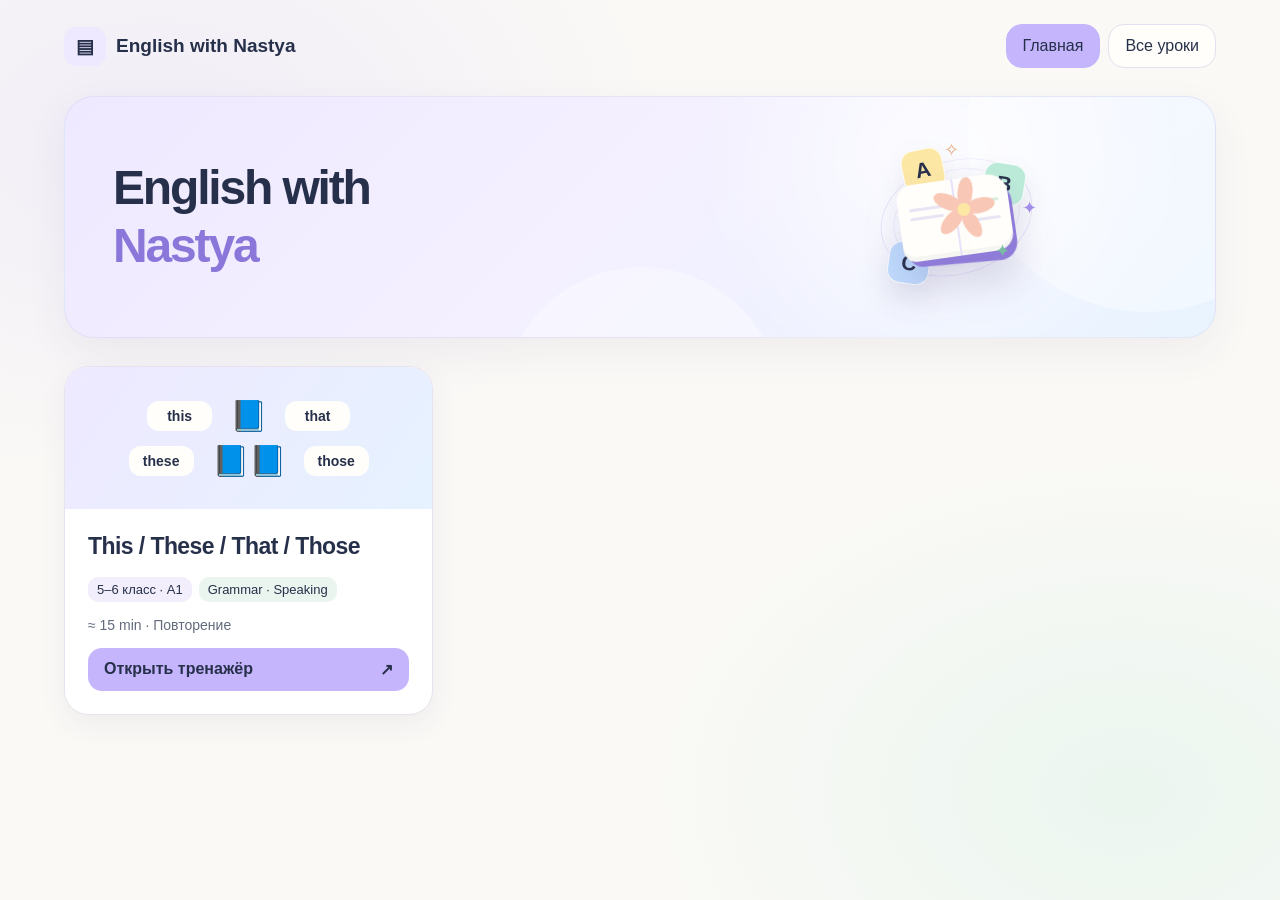
==== index.html @ 1a3cf525 "Refresh the English site favicon" ====
<!doctype html>
<html lang="en">
<head>
  <meta charset="utf-8">
  <meta name="viewport" content="width=device-width, initial-scale=1">
<link rel="icon" type="image/png" sizes="256x256" href="./favicon.png?v=3">
<meta name="theme-color" content="#faf9f6">
  <title>English with Nastya</title>
  <style>
    :root {
      color-scheme: light;
      --paper: #faf9f6;
      --ink: #27304a;
      --lavender: #c4b5fd;
      --lavender-deep: #8b76da;
      --blue: #bfdbfe;
      --mint: #bcebd9;
      --peach: #f8c7b5;
      --yellow: #fce7a5;
      --white: #fffefa;
    }

    * { box-sizing: border-box; }

    html, body { min-height: 100%; }

    body {
      margin: 0;
      overflow-x: hidden;
      background:
        radial-gradient(ellipse at 12% 15%, rgba(196, 181, 253, .18), transparent 32rem),
        radial-gradient(ellipse at 88% 88%, rgba(167, 232, 208, .18), transparent 30rem),
        var(--paper);
      color: var(--ink);
      font-family: "Nunito", "Avenir Next", Avenir, "Segoe UI", sans-serif;
    }

    .page {
      min-height: 100svh;
      display: grid;
      place-items: center;
      padding: clamp(20px, 5vw, 72px);
    }

    .hero {
      isolation: isolate;
      position: relative;
      display: grid;
      grid-template-columns: 1.05fr .95fr;
      align-items: center;
      width: min(100%, 1180px);
      min-height: min(690px, calc(100svh - 80px));
      padding: clamp(34px, 7vw, 88px);
      overflow: hidden;
      border: 1px solid rgba(92, 76, 151, .08);
      border-radius: clamp(30px, 5vw, 54px);
      background:
        radial-gradient(circle at 76% 25%, rgba(255,255,255,.82), transparent 27%),
        linear-gradient(135deg, #eee9ff 0%, #f4f0ff 47%, #e9f4ff 100%);
      box-shadow: 0 28px 80px rgba(72, 61, 117, .11);
    }

    .hero::before,
    .hero::after {
      content: "";
      position: absolute;
      z-index: -1;
      border-radius: 50%;
      pointer-events: none;
    }

    .hero::before {
      width: 360px;
      height: 360px;
      right: -112px;
      top: -145px;
      background: rgba(255, 255, 255, .36);
    }

    .hero::after {
      width: 280px;
      height: 280px;
      left: 38%;
      bottom: -210px;
      background: rgba(255, 255, 255, .32);
    }

    .title-wrap {
      position: relative;
      z-index: 2;
      max-width: 620px;
      animation: rise-in .8s cubic-bezier(.2,.8,.2,1) both;
    }

    .mark {
      display: grid;
      place-items: center;
      width: 62px;
      height: 62px;
      margin-bottom: clamp(26px, 4vw, 42px);
      border: 1px solid rgba(139, 118, 218, .16);
      border-radius: 21px;
      background: rgba(255, 254, 250, .76);
      box-shadow: 0 10px 24px rgba(91, 77, 143, .1);
    }

    .mark svg { width: 35px; height: 35px; }

    h1 {
      margin: 0;
      font-size: clamp(3.5rem, 8.2vw, 7.6rem);
      font-weight: 800;
      letter-spacing: -.075em;
      line-height: .91;
    }

    h1 span { display: block; }
    h1 .first { white-space: nowrap; }
    h1 .name {
      margin-top: .13em;
      color: var(--lavender-deep);
    }

    .art {
      position: relative;
      width: min(100%, 440px);
      aspect-ratio: 1 / 1;
      justify-self: center;
      animation: float-in 1s .12s cubic-bezier(.2,.8,.2,1) both;
    }

    .orbit {
      position: absolute;
      inset: 7%;
      border: 1px solid rgba(139, 118, 218, .18);
      border-radius: 50%;
      transform: rotate(-18deg) scaleY(.73);
    }

    .orbit::before,
    .orbit::after {
      content: "";
      position: absolute;
      border: 1px solid rgba(139, 118, 218, .12);
      border-radius: 50%;
      inset: 8%;
    }

    .orbit::after { inset: 17%; }

    .book {
      position: absolute;
      width: 63%;
      height: 47%;
      left: 19%;
      top: 29%;
      transform: rotate(-8deg);
      filter: drop-shadow(0 24px 18px rgba(81, 68, 124, .17));
    }

    .book-back {
      position: absolute;
      inset: 7% 0 0 4%;
      border-radius: 15px 20px 19px 13px;
      background: #8f7bd8;
      transform: skewY(3deg);
    }

    .book-pages {
      position: absolute;
      inset: 0 2% 9% 0;
      display: grid;
      grid-template-columns: 1fr 1fr;
      overflow: hidden;
      border-radius: 16px 20px 17px 13px;
      background: var(--white);
      box-shadow: inset 0 -5px 0 rgba(39, 48, 74, .045);
    }

    .book-pages::before {
      content: "";
      position: absolute;
      left: 50%;
      top: 0;
      bottom: 0;
      width: 2px;
      background: #e8e1fa;
      box-shadow: -5px 0 9px rgba(39, 48, 74, .04), 5px 0 9px rgba(39, 48, 74, .04);
    }

    .page-half { position: relative; padding: 14% 12%; }
    .page-half::before,
    .page-half::after {
      content: "";
      position: absolute;
      left: 19%;
      right: 19%;
      height: 3px;
      border-radius: 4px;
      background: #e9e4f4;
    }
    .page-half::before { top: 31%; }
    .page-half::after { top: 43%; }
    .page-half.right::before { background: #d6eddf; }
    .page-half.right::after { top: 55%; }

    .flower {
      position: absolute;
      width: 68px;
      height: 68px;
      right: 11%;
      bottom: 16%;
      transform: rotate(12deg);
    }

    .flower i {
      position: absolute;
      left: 27px;
      top: 2px;
      width: 15px;
      height: 29px;
      border-radius: 50% 50% 45% 45%;
      background: var(--peach);
      transform-origin: 7px 32px;
    }
    .flower i:nth-child(2) { transform: rotate(72deg); }
    .flower i:nth-child(3) { transform: rotate(144deg); }
    .flower i:nth-child(4) { transform: rotate(216deg); }
    .flower i:nth-child(5) { transform: rotate(288deg); }
    .flower b {
      position: absolute;
      left: 28px;
      top: 28px;
      width: 13px;
      height: 13px;
      border-radius: 50%;
      background: var(--yellow);
    }

    .tile {
      position: absolute;
      display: grid;
      place-items: center;
      width: clamp(54px, 8vw, 82px);
      aspect-ratio: 1;
      border: 1px solid rgba(255,255,255,.85);
      border-radius: 23px;
      color: var(--ink);
      font-size: clamp(1.5rem, 3vw, 2.35rem);
      font-weight: 800;
      box-shadow: 0 14px 30px rgba(74, 66, 116, .12);
    }

    .tile-a {
      top: 12%;
      left: 20%;
      background: var(--yellow);
      transform: rotate(-12deg);
    }
    .tile-b {
      top: 20%;
      right: 12%;
      background: var(--mint);
      transform: rotate(9deg);
    }
    .tile-c {
      bottom: 13%;
      left: 12%;
      background: var(--blue);
      transform: rotate(8deg);
    }

    .spark {
      position: absolute;
      color: #a28de8;
      font-size: 28px;
      line-height: 1;
    }
    .spark.one { top: 40%; right: 5%; }
    .spark.two { left: 43%; top: 8%; font-size: 19px; color: #e4aa83; }
    .spark.three { bottom: 26%; right: 20%; font-size: 18px; color: #79bca1; }

    @keyframes rise-in {
      from { opacity: 0; transform: translateY(18px); }
      to { opacity: 1; transform: translateY(0); }
    }
    @keyframes float-in {
      from { opacity: 0; transform: translateY(12px) scale(.97); }
      to { opacity: 1; transform: translateY(0) scale(1); }
    }

    @media (max-width: 760px) {
      .page { padding: 18px; }
      .hero {
        min-height: calc(100svh - 36px);
        grid-template-columns: 1fr;
        grid-template-rows: auto minmax(230px, 1fr);
        align-content: center;
        gap: 12px;
        padding: clamp(28px, 8vw, 52px);
      }
      .mark { width: 54px; height: 54px; border-radius: 18px; margin-bottom: 25px; }
      h1 { font-size: clamp(3.3rem, 15vw, 6.4rem); }
      .art { width: min(82vw, 360px); }
    }

    @media (max-width: 390px) {
      h1 { font-size: clamp(2.85rem, 14.5vw, 3.6rem); }
      .hero { padding: 25px; }
      .art { width: min(85vw, 300px); }
    }

    @media (prefers-reduced-motion: reduce) {
      *, *::before, *::after {
        animation-duration: .01ms !important;
        animation-iteration-count: 1 !important;
        scroll-behavior: auto !important;
      }
    }
  
    .page {display:flex;flex-direction:column;align-items:center;gap:28px;padding:24px clamp(18px,5vw,64px) 50px}
    .site-header{width:min(100%,1180px);display:flex;align-items:center;justify-content:space-between;gap:18px;flex-wrap:wrap}
    .brand{display:flex;align-items:center;gap:10px;font-weight:800;color:var(--ink);text-decoration:none;font-size:19px}
    .brand-mark{background:#eee9ff;border-radius:12px;padding:8px 12px}
    .site-nav{display:flex;gap:8px;flex-wrap:wrap}
    .site-nav a{display:inline-flex;align-items:center;justify-content:center;min-height:44px;padding:10px 16px;border-radius:16px;border:1px solid #e5dff1;background:#fffefa;color:var(--ink);font:inherit;text-decoration:none;cursor:pointer}
    .site-nav a[aria-current=page]{background:#c4b5fd;border-color:#c4b5fd}
    .hero{min-height:0;padding:30px 48px;grid-template-columns:1.2fr .8fr;border-radius:30px;box-shadow:0 15px 40px #483d7510}
    .hero h1{font-size:clamp(32px,4vw,48px);line-height:1.08;letter-spacing:-.045em}
    .hero .mark{display:none}.hero .art{width:180px}.hero .tile{width:42px;font-size:21px;border-radius:13px}.hero .spark{font-size:18px}
    .catalog{width:min(100%,1180px);scroll-margin-top:20px}
    .lesson-grid{display:grid;grid-template-columns:repeat(3,minmax(0,1fr));gap:22px}
    .lesson-card{position:relative;overflow:hidden;background:#fff;border:1px solid #e8e2ef;border-radius:24px;box-shadow:0 10px 28px #483d7510;transition:transform .18s,box-shadow .18s}
    .lesson-card:hover{transform:translateY(-3px);box-shadow:0 16px 32px #483d7518}
    .lesson-cover{height:142px;display:grid;place-content:center;gap:10px;padding:20px;background:linear-gradient(125deg,#eee9ff,#e6f2ff);color:var(--ink);text-decoration:none}
    .cover-row{display:flex;justify-content:center;align-items:center;gap:18px;font-size:30px}.cover-row span{font-size:14px;font-weight:800;background:#fffefa;padding:7px 10px;border-radius:12px;min-width:65px;text-align:center}
    .lesson-info{padding:23px}.lesson-info h2{font-size:23px;line-height:1.3;margin:0 0 15px;letter-spacing:-.025em}.lesson-meta{display:flex;gap:7px;flex-wrap:wrap;font-size:13px}
    .lesson-meta span{padding:5px 9px;border-radius:10px;background:#f2eefb}.lesson-meta span:nth-child(2){background:#eaf5ef}
    .lesson-time{font-size:14px;color:#626a7c;margin:15px 0}.open-lesson{display:flex;justify-content:space-between;align-items:center;background:#c4b5fd;color:#27304a;border-radius:14px;padding:12px 16px;font-weight:700;text-decoration:none}
    a:focus-visible,button:focus-visible,input:focus-visible{outline:3px solid #7055a6;outline-offset:3px}
    @media(max-width:900px){.lesson-grid{grid-template-columns:repeat(2,minmax(0,1fr))}}
    @media(max-width:600px){.page{gap:20px}.hero{padding:26px;grid-template-columns:1fr auto;grid-template-rows:auto;gap:10px}.hero .art{width:105px}.hero .tile{width:28px;border-radius:8px;font-size:15px}.hero .flower{display:none}.hero h1{font-size:32px}.lesson-grid{grid-template-columns:1fr}.site-nav{width:100%}.site-nav a{flex:1;padding:9px 10px;font-size:14px}}
    @media(max-width:370px){.hero{grid-template-columns:1fr}.hero .art{display:none}}
</style>
</head>
<body>
  <main class="page">
    <header class="site-header">
      <a class="brand" href="./"><span class="brand-mark" aria-hidden="true">▤</span>English with Nastya</a>
      <nav class="site-nav" aria-label="Навигация">
        <a href="./" data-view="home" aria-current="page">Главная</a>
        <a href="#lessons" data-view="all">Все уроки</a>
      </nav>
    </header>
    <section class="hero" aria-labelledby="site-title">
      <div class="title-wrap">
        <div class="mark" aria-hidden="true">
          <svg viewBox="0 0 48 48" fill="none">
            <path d="M7 11.5c6.8-2.1 12.5-.8 17 3.2v26c-4.5-4-10.2-5.3-17-3.2v-26Z" fill="#C4B5FD" stroke="#8B76DA" stroke-width="2.2" stroke-linejoin="round"/>
            <path d="M41 11.5c-6.8-2.1-12.5-.8-17 3.2v26c4.5-4 10.2-5.3 17-3.2v-26Z" fill="#BFDBFE" stroke="#8B76DA" stroke-width="2.2" stroke-linejoin="round"/>
            <path d="M12 19c3.2-.6 6.1-.2 8.5 1.2M12 25c3.2-.6 6.1-.2 8.5 1.2M36 19c-3.2-.6-6.1-.2-8.5 1.2M36 25c-3.2-.6-6.1-.2-8.5 1.2" stroke="#fffefa" stroke-width="2" stroke-linecap="round"/>
          </svg>
        </div>
        <h1 id="site-title">
          <span class="first">English with</span>
          <span class="name">Nastya</span>
        </h1>
      </div>

      <div class="art" aria-hidden="true">
        <div class="orbit"></div>
        <div class="tile tile-a">A</div>
        <div class="tile tile-b">B</div>
        <div class="tile tile-c">C</div>
        <div class="book">
          <div class="book-back"></div>
          <div class="book-pages">
            <div class="page-half"></div>
            <div class="page-half right"></div>
            <div class="flower"><i></i><i></i><i></i><i></i><i></i><b></b></div>
          </div>
        </div>
        <span class="spark one">✦</span>
        <span class="spark two">✧</span>
        <span class="spark three">✦</span>
      </div>
    </section>

    <section class="catalog" id="lessons" aria-label="Каталог уроков">
      <div class="lesson-grid">
        <article class="lesson-card" id="demonstratives-card">
          <a class="lesson-cover" href="./lessons/this-these-that-those/index.html" aria-label="Открыть урок This, these, that, those">
            <div class="cover-row" aria-hidden="true"><span>this</span>📘<span>that</span></div>
            <div class="cover-row" aria-hidden="true"><span>these</span>📘📘<span>those</span></div>
          </a>
          <div class="lesson-info">
            <h2><a href="./lessons/this-these-that-those/index.html" style="color:inherit;text-decoration:none">This / These / That / Those</a></h2>
            <div class="lesson-meta"><span>5–6 класс · A1</span><span>Grammar · Speaking</span></div>
            <p class="lesson-time">≈ 15 min · Повторение</p>
            <a class="open-lesson" href="./lessons/this-these-that-those/index.html"><span>Открыть тренажёр</span><span aria-hidden="true">↗</span></a>
          </div>
        </article>
      </div>
    </section>
  </main>

<script>
(() => {
  const links = document.querySelectorAll('[data-view]');
  function updateNavigation() {
    const view = location.hash === '#lessons' ? 'all' : 'home';
    links.forEach(link => {
      if (link.dataset.view === view) link.setAttribute('aria-current', 'page');
      else link.removeAttribute('aria-current');
    });
  }
  window.addEventListener('hashchange', updateNavigation);
  updateNavigation();
})();
</script>
</body>
</html>
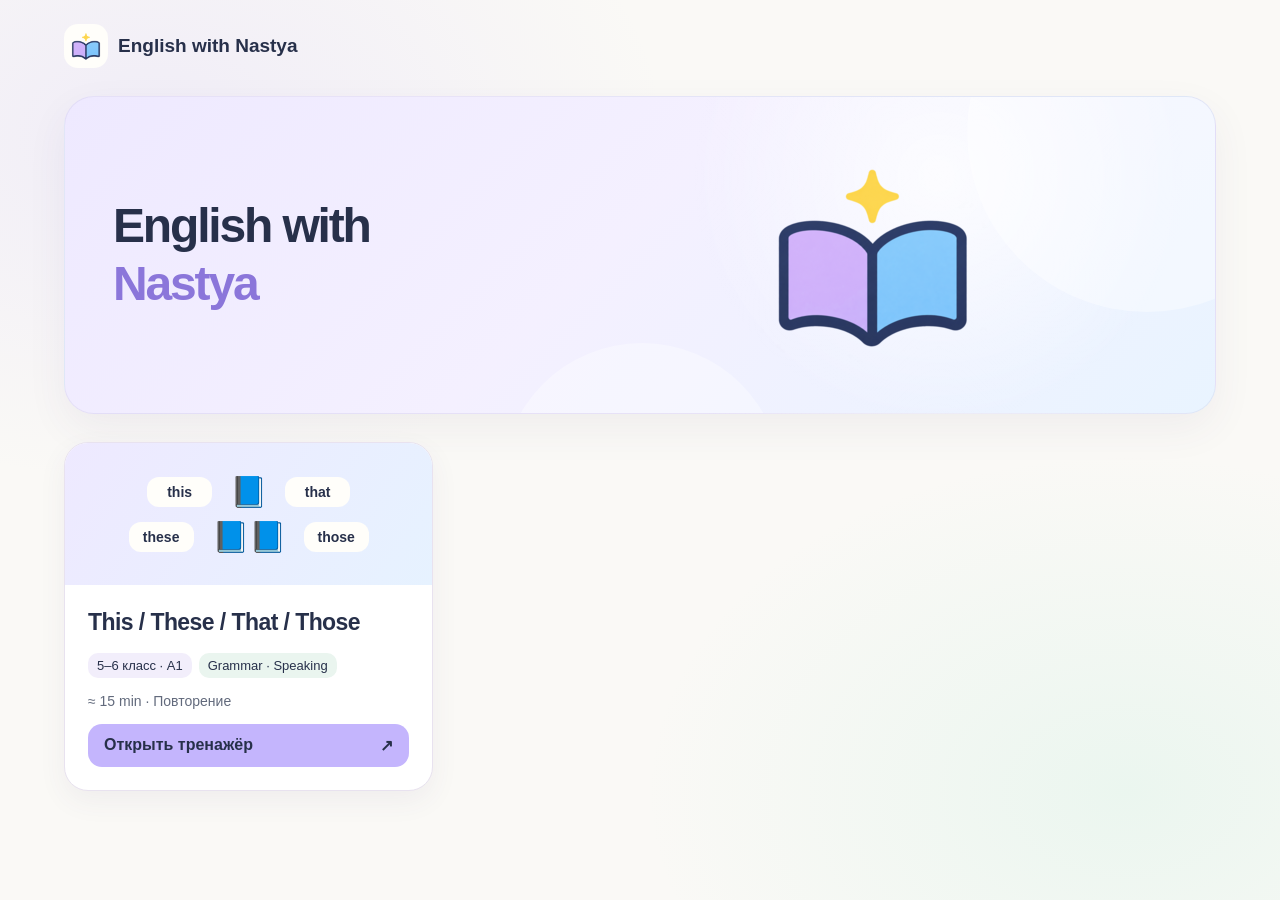
==== commit 2138cd74: "Use the same book icon and unify the lesson home" ====
--- a/index.html
+++ b/index.html
@@ -321,12 +321,12 @@
     .page {display:flex;flex-direction:column;align-items:center;gap:28px;padding:24px clamp(18px,5vw,64px) 50px}
     .site-header{width:min(100%,1180px);display:flex;align-items:center;justify-content:space-between;gap:18px;flex-wrap:wrap}
     .brand{display:flex;align-items:center;gap:10px;font-weight:800;color:var(--ink);text-decoration:none;font-size:19px}
-    .brand-mark{background:#eee9ff;border-radius:12px;padding:8px 12px}
+    .brand-icon{width:44px;height:44px;object-fit:contain;background:#fffefa;border-radius:14px;padding:3px;flex:none}
     .site-nav{display:flex;gap:8px;flex-wrap:wrap}
     .site-nav a{display:inline-flex;align-items:center;justify-content:center;min-height:44px;padding:10px 16px;border-radius:16px;border:1px solid #e5dff1;background:#fffefa;color:var(--ink);font:inherit;text-decoration:none;cursor:pointer}
     .site-nav a[aria-current=page]{background:#c4b5fd;border-color:#c4b5fd}
     .hero{min-height:0;padding:30px 48px;grid-template-columns:1.2fr .8fr;border-radius:30px;box-shadow:0 15px 40px #483d7510}
-    .hero h1{font-size:clamp(32px,4vw,48px);line-height:1.08;letter-spacing:-.045em}
+    .hero h1{font-size:clamp(32px,4vw,48px);line-height:1.08;letter-spacing:-.045em}\n    .hero-icon{width:min(100%,300px);aspect-ratio:1;object-fit:contain;justify-self:center;filter:drop-shadow(0 12px 18px rgba(39,48,74,.14))}
     .hero .mark{display:none}.hero .art{width:180px}.hero .tile{width:42px;font-size:21px;border-radius:13px}.hero .spark{font-size:18px}
     .catalog{width:min(100%,1180px);scroll-margin-top:20px}
     .lesson-grid{display:grid;grid-template-columns:repeat(3,minmax(0,1fr));gap:22px}
@@ -339,51 +339,24 @@
     .lesson-time{font-size:14px;color:#626a7c;margin:15px 0}.open-lesson{display:flex;justify-content:space-between;align-items:center;background:#c4b5fd;color:#27304a;border-radius:14px;padding:12px 16px;font-weight:700;text-decoration:none}
     a:focus-visible,button:focus-visible,input:focus-visible{outline:3px solid #7055a6;outline-offset:3px}
     @media(max-width:900px){.lesson-grid{grid-template-columns:repeat(2,minmax(0,1fr))}}
-    @media(max-width:600px){.page{gap:20px}.hero{padding:26px;grid-template-columns:1fr auto;grid-template-rows:auto;gap:10px}.hero .art{width:105px}.hero .tile{width:28px;border-radius:8px;font-size:15px}.hero .flower{display:none}.hero h1{font-size:32px}.lesson-grid{grid-template-columns:1fr}.site-nav{width:100%}.site-nav a{flex:1;padding:9px 10px;font-size:14px}}
-    @media(max-width:370px){.hero{grid-template-columns:1fr}.hero .art{display:none}}
+    @media(max-width:600px){.page{gap:20px}.hero{padding:26px;grid-template-columns:1fr auto;grid-template-rows:auto;gap:10px}.hero-icon{width:105px}.hero h1{font-size:32px}.lesson-grid{grid-template-columns:1fr}}
+    @media(max-width:370px){.hero{grid-template-columns:1fr}.hero-icon{width:150px}}
 </style>
 </head>
 <body>
   <main class="page">
     <header class="site-header">
-      <a class="brand" href="./"><span class="brand-mark" aria-hidden="true">▤</span>English with Nastya</a>
-      <nav class="site-nav" aria-label="Навигация">
-        <a href="./" data-view="home" aria-current="page">Главная</a>
-        <a href="#lessons" data-view="all">Все уроки</a>
-      </nav>
+      <a class="brand" href="./"><img class="brand-icon" src="./favicon.png?v=3" alt="">English with Nastya</a>
     </header>
     <section class="hero" aria-labelledby="site-title">
       <div class="title-wrap">
-        <div class="mark" aria-hidden="true">
-          <svg viewBox="0 0 48 48" fill="none">
-            <path d="M7 11.5c6.8-2.1 12.5-.8 17 3.2v26c-4.5-4-10.2-5.3-17-3.2v-26Z" fill="#C4B5FD" stroke="#8B76DA" stroke-width="2.2" stroke-linejoin="round"/>
-            <path d="M41 11.5c-6.8-2.1-12.5-.8-17 3.2v26c4.5-4 10.2-5.3 17-3.2v-26Z" fill="#BFDBFE" stroke="#8B76DA" stroke-width="2.2" stroke-linejoin="round"/>
-            <path d="M12 19c3.2-.6 6.1-.2 8.5 1.2M12 25c3.2-.6 6.1-.2 8.5 1.2M36 19c-3.2-.6-6.1-.2-8.5 1.2M36 25c-3.2-.6-6.1-.2-8.5 1.2" stroke="#fffefa" stroke-width="2" stroke-linecap="round"/>
-          </svg>
-        </div>
         <h1 id="site-title">
           <span class="first">English with</span>
           <span class="name">Nastya</span>
         </h1>
       </div>
 
-      <div class="art" aria-hidden="true">
-        <div class="orbit"></div>
-        <div class="tile tile-a">A</div>
-        <div class="tile tile-b">B</div>
-        <div class="tile tile-c">C</div>
-        <div class="book">
-          <div class="book-back"></div>
-          <div class="book-pages">
-            <div class="page-half"></div>
-            <div class="page-half right"></div>
-            <div class="flower"><i></i><i></i><i></i><i></i><i></i><b></b></div>
-          </div>
-        </div>
-        <span class="spark one">✦</span>
-        <span class="spark two">✧</span>
-        <span class="spark three">✦</span>
-      </div>
+      <img class="hero-icon" src="./favicon.png?v=3" alt="Раскрытая книга со звездой">
     </section>
 
     <section class="catalog" id="lessons" aria-label="Каталог уроков">
@@ -404,19 +377,5 @@
     </section>
   </main>
 
-<script>
-(() => {
-  const links = document.querySelectorAll('[data-view]');
-  function updateNavigation() {
-    const view = location.hash === '#lessons' ? 'all' : 'home';
-    links.forEach(link => {
-      if (link.dataset.view === view) link.setAttribute('aria-current', 'page');
-      else link.removeAttribute('aria-current');
-    });
-  }
-  window.addEventListener('hashchange', updateNavigation);
-  updateNavigation();
-})();
-</script>
 </body>
 </html>
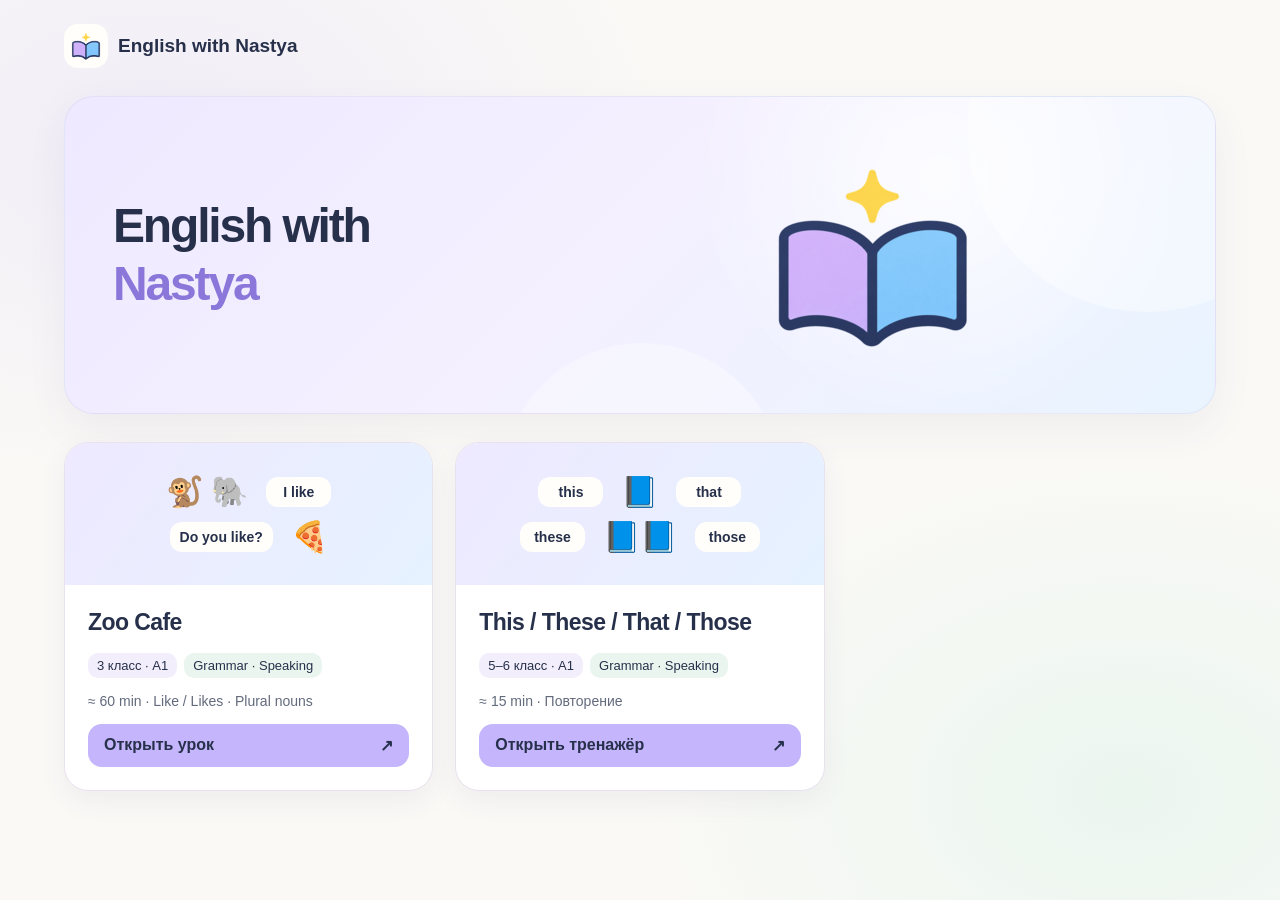
==== commit 7f44afbe: "Add Zoo Cafe lesson and matching home page card" ====
--- a/index.html
+++ b/index.html
@@ -361,6 +361,18 @@
 
     <section class="catalog" id="lessons" aria-label="Каталог уроков">
       <div class="lesson-grid">
+        <article class="lesson-card" id="zoo-cafe-card">
+          <a class="lesson-cover" href="./lessons/zoo-cafe/index.html" aria-label="Открыть урок Zoo Cafe">
+            <div class="cover-row" aria-hidden="true">🐒 🐘 <span>I like</span></div>
+            <div class="cover-row" aria-hidden="true"><span>Do you like?</span>🍕</div>
+          </a>
+          <div class="lesson-info">
+            <h2><a href="./lessons/zoo-cafe/index.html" style="color:inherit;text-decoration:none">Zoo Cafe</a></h2>
+            <div class="lesson-meta"><span>3 класс · A1</span><span>Grammar · Speaking</span></div>
+            <p class="lesson-time">≈ 60 min · Like / Likes · Plural nouns</p>
+            <a class="open-lesson" href="./lessons/zoo-cafe/index.html"><span>Открыть урок</span><span aria-hidden="true">↗</span></a>
+          </div>
+        </article>
         <article class="lesson-card" id="demonstratives-card">
           <a class="lesson-cover" href="./lessons/this-these-that-those/index.html" aria-label="Открыть урок This, these, that, those">
             <div class="cover-row" aria-hidden="true"><span>this</span>📘<span>that</span></div>
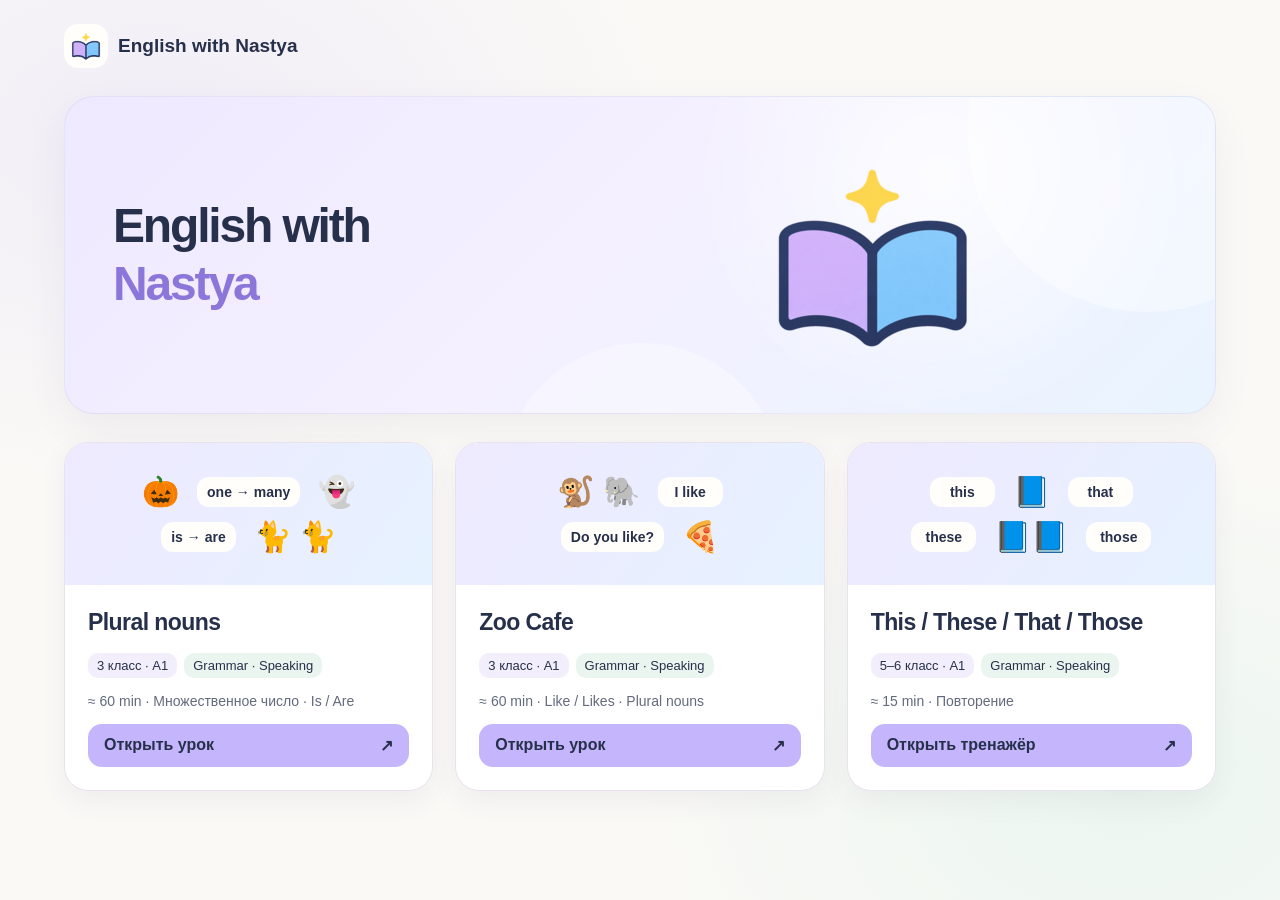
==== commit 05e76973: "Add Plural nouns lesson card to homepage" ====
--- a/index.html
+++ b/index.html
@@ -361,6 +361,19 @@
 
     <section class="catalog" id="lessons" aria-label="Каталог уроков">
       <div class="lesson-grid">
+        <article class="lesson-card" id="plural-nouns-card">
+          <a class="lesson-cover" href="./lessons/plural-nouns/index.html" aria-label="Открыть урок Plural nouns">
+            <div class="cover-row" aria-hidden="true">🎃 <span>one → many</span> 👻</div>
+            <div class="cover-row" aria-hidden="true"><span>is → are</span> 🐈 🐈</div>
+          </a>
+          <div class="lesson-info">
+            <h2><a href="./lessons/plural-nouns/index.html" style="color:inherit;text-decoration:none">Plural nouns</a></h2>
+            <div class="lesson-meta"><span>3 класс · A1</span><span>Grammar · Speaking</span></div>
+            <p class="lesson-time">≈ 60 min · Множественное число · Is / Are</p>
+            <a class="open-lesson" href="./lessons/plural-nouns/index.html"><span>Открыть урок</span><span aria-hidden="true">↗</span></a>
+          </div>
+        </article>
+        
         <article class="lesson-card" id="zoo-cafe-card">
           <a class="lesson-cover" href="./lessons/zoo-cafe/index.html" aria-label="Открыть урок Zoo Cafe">
             <div class="cover-row" aria-hidden="true">🐒 🐘 <span>I like</span></div>
@@ -391,3 +404,4 @@
 
 </body>
 </html>
+
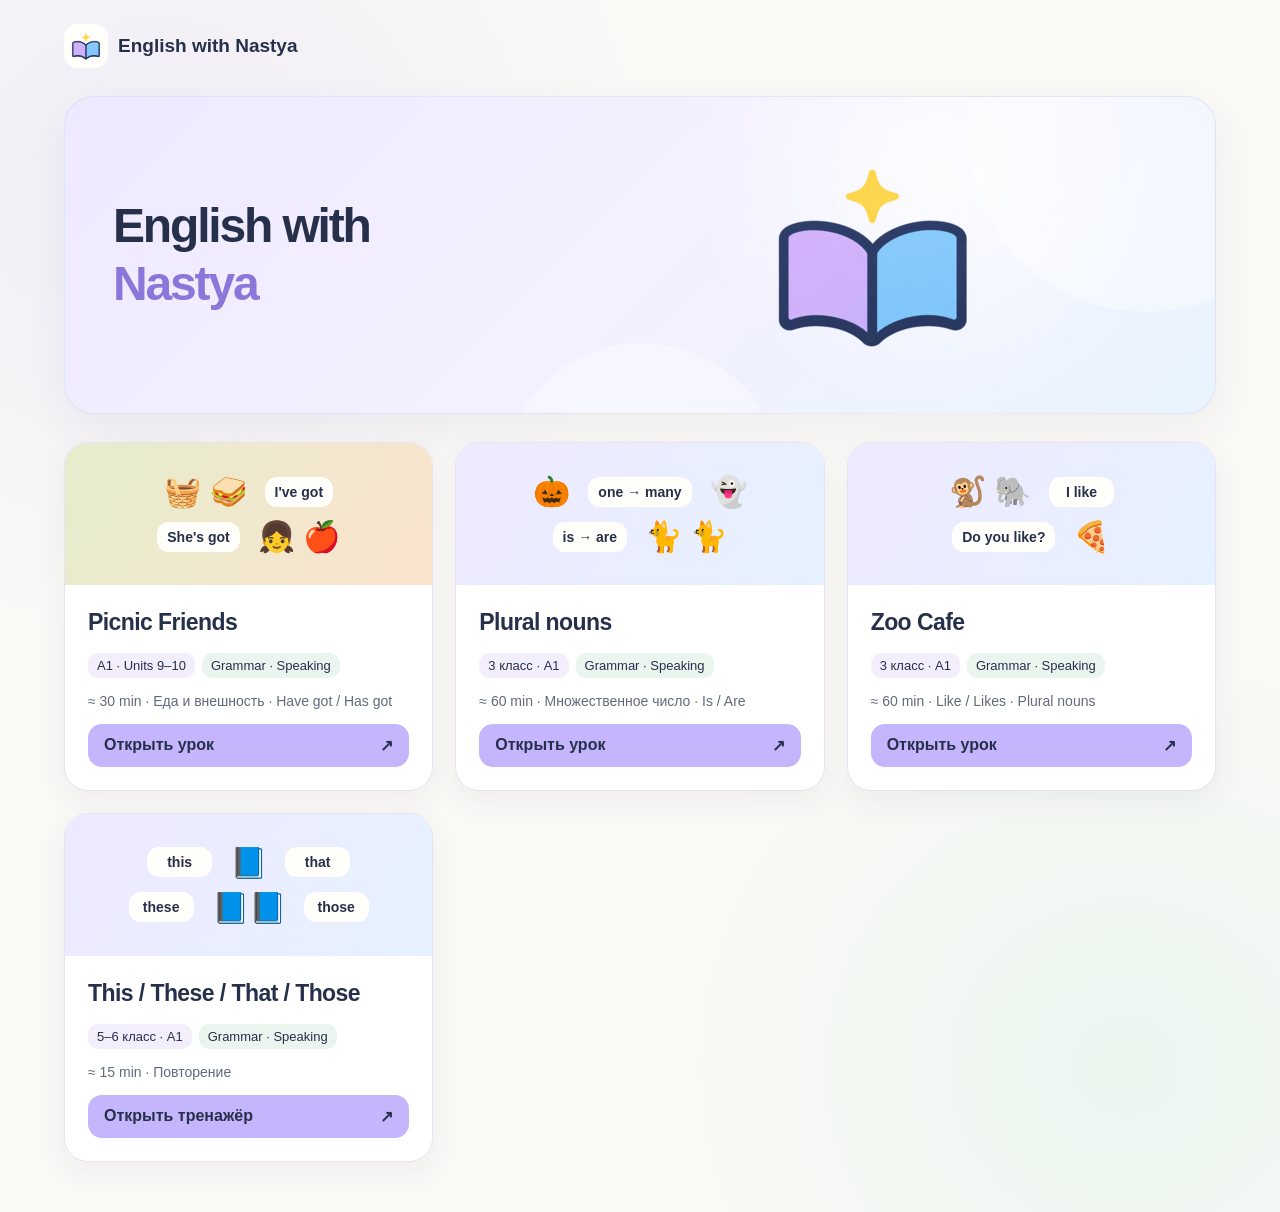
==== commit f51d5faa: "Link Picnic Friends from the lesson catalogue" ====
--- a/index.html
+++ b/index.html
@@ -361,6 +361,18 @@
 
     <section class="catalog" id="lessons" aria-label="Каталог уроков">
       <div class="lesson-grid">
+        <article class="lesson-card" id="picnic-friends-card">
+          <a class="lesson-cover" href="./lessons/picnic-friends/index.html" aria-label="Открыть урок Picnic Friends" style="background:linear-gradient(125deg,#e5edcd,#fbe3cd)">
+            <div class="cover-row" aria-hidden="true">🧺 🥪 <span>I've got</span></div>
+            <div class="cover-row" aria-hidden="true"><span>She's got</span> 👧 🍎</div>
+          </a>
+          <div class="lesson-info">
+            <h2><a href="./lessons/picnic-friends/index.html" style="color:inherit;text-decoration:none">Picnic Friends</a></h2>
+            <div class="lesson-meta"><span>A1 · Units 9–10</span><span>Grammar · Speaking</span></div>
+            <p class="lesson-time">≈ 30 min · Еда и внешность · Have got / Has got</p>
+            <a class="open-lesson" href="./lessons/picnic-friends/index.html"><span>Открыть урок</span><span aria-hidden="true">↗</span></a>
+          </div>
+        </article>
         <article class="lesson-card" id="plural-nouns-card">
           <a class="lesson-cover" href="./lessons/plural-nouns/index.html" aria-label="Открыть урок Plural nouns">
             <div class="cover-row" aria-hidden="true">🎃 <span>one → many</span> 👻</div>
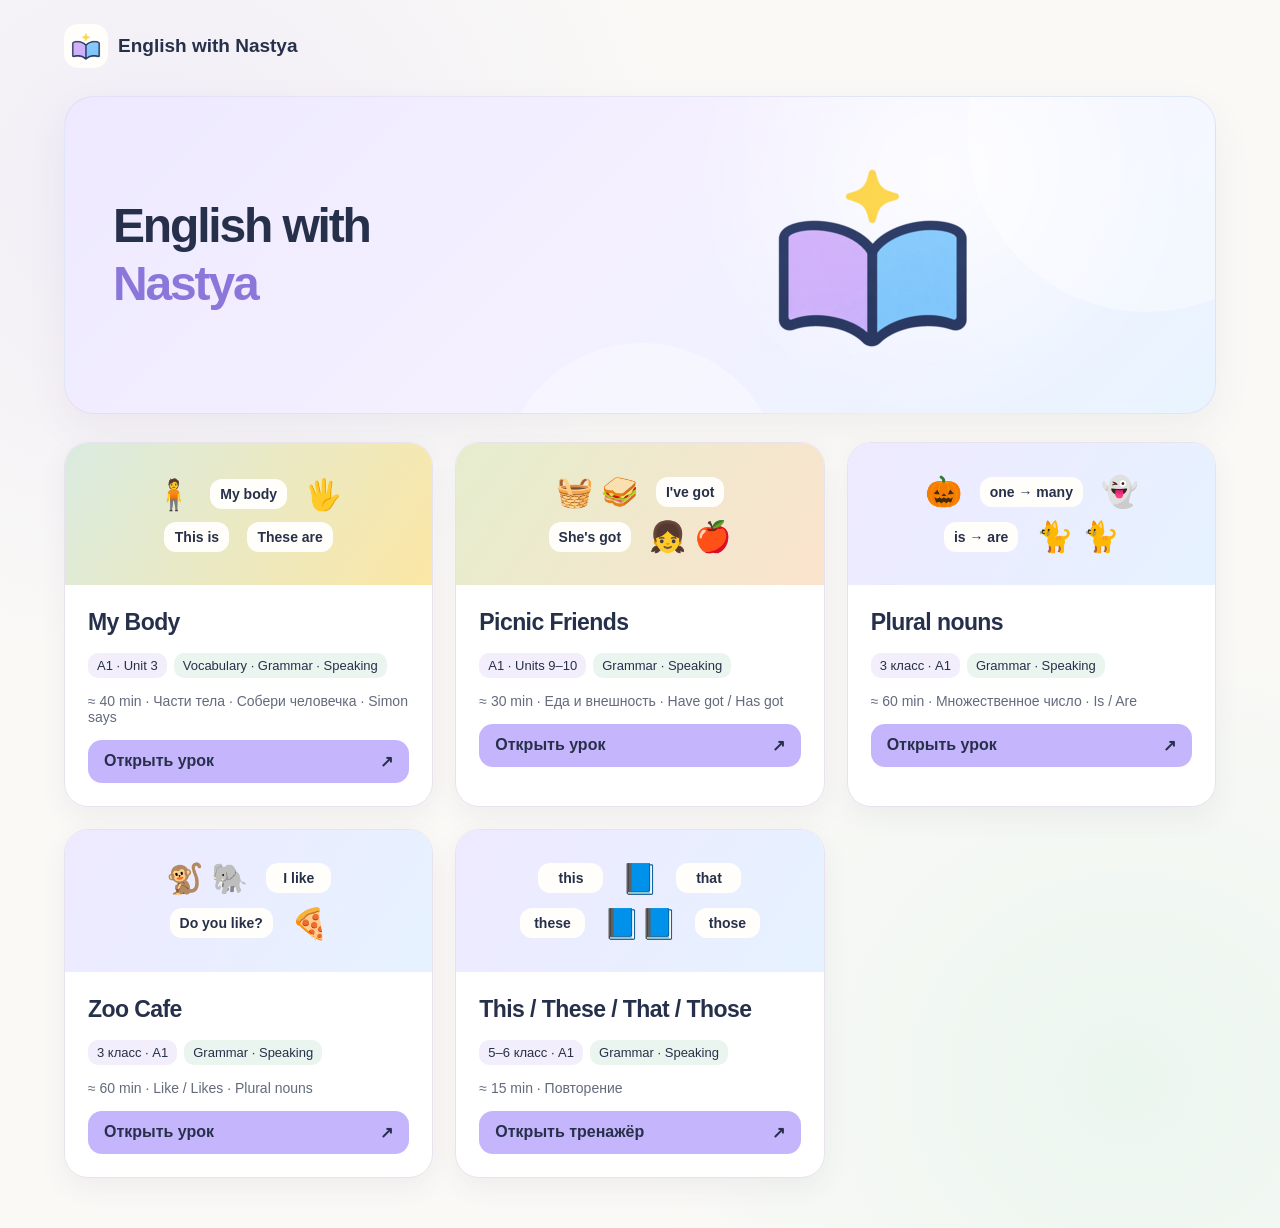
==== commit f26abde5: "Add My Body interactive lesson and catalogue card" ====
--- a/index.html
+++ b/index.html
@@ -361,6 +361,18 @@
 
     <section class="catalog" id="lessons" aria-label="Каталог уроков">
       <div class="lesson-grid">
+        <article class="lesson-card" id="my-body-card">
+          <a class="lesson-cover" href="./lessons/my-body/index.html" aria-label="Открыть урок My Body" style="background:linear-gradient(125deg,#d9ebe0,#fce7a5)">
+            <div class="cover-row" aria-hidden="true">🧍 <span>My body</span> 🖐️</div>
+            <div class="cover-row" aria-hidden="true"><span>This is</span><span>These are</span></div>
+          </a>
+          <div class="lesson-info">
+            <h2><a href="./lessons/my-body/index.html" style="color:inherit;text-decoration:none">My Body</a></h2>
+            <div class="lesson-meta"><span>A1 · Unit 3</span><span>Vocabulary · Grammar · Speaking</span></div>
+            <p class="lesson-time">≈ 40 min · Части тела · Собери человечка · Simon says</p>
+            <a class="open-lesson" href="./lessons/my-body/index.html"><span>Открыть урок</span><span aria-hidden="true">↗</span></a>
+          </div>
+        </article>
         <article class="lesson-card" id="picnic-friends-card">
           <a class="lesson-cover" href="./lessons/picnic-friends/index.html" aria-label="Открыть урок Picnic Friends" style="background:linear-gradient(125deg,#e5edcd,#fbe3cd)">
             <div class="cover-row" aria-hidden="true">🧺 🥪 <span>I've got</span></div>
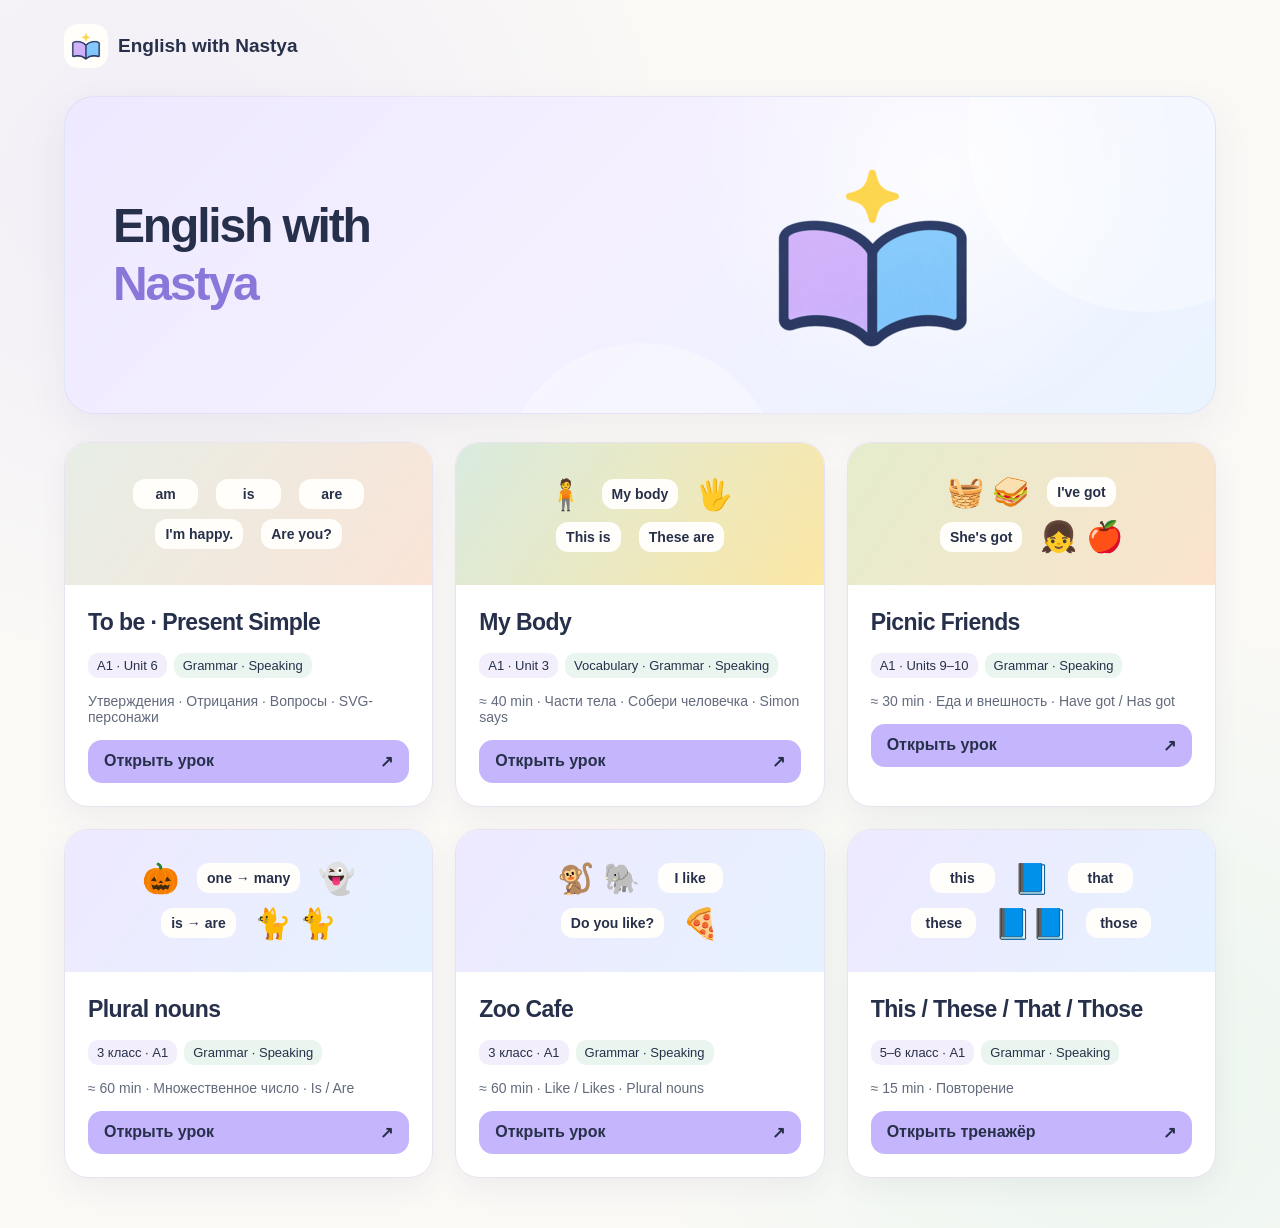
==== commit fdb23c0f: "Add interactive To be lesson and catalogue card" ====
--- a/index.html
+++ b/index.html
@@ -361,6 +361,14 @@
 
     <section class="catalog" id="lessons" aria-label="Каталог уроков">
       <div class="lesson-grid">
+<article class="lesson-card" id="to-be-card">
+<a class="lesson-cover" href="./lessons/to-be/index.html" aria-label="Открыть урок To be" style="background:linear-gradient(125deg,#e7eee6,#fae4d7)">
+<div class="cover-row" aria-hidden="true"><span>am</span><span>is</span><span>are</span></div>
+<div class="cover-row" aria-hidden="true"><span>I'm happy.</span><span>Are you?</span></div></a>
+<div class="lesson-info"><h2><a href="./lessons/to-be/index.html" style="color:inherit;text-decoration:none">To be · Present Simple</a></h2>
+<div class="lesson-meta"><span>A1 · Unit 6</span><span>Grammar · Speaking</span></div>
+<p class="lesson-time">Утверждения · Отрицания · Вопросы · SVG-персонажи</p>
+<a class="open-lesson" href="./lessons/to-be/index.html"><span>Открыть урок</span><span aria-hidden="true">↗</span></a></div></article>
         <article class="lesson-card" id="my-body-card">
           <a class="lesson-cover" href="./lessons/my-body/index.html" aria-label="Открыть урок My Body" style="background:linear-gradient(125deg,#d9ebe0,#fce7a5)">
             <div class="cover-row" aria-hidden="true">🧍 <span>My body</span> 🖐️</div>
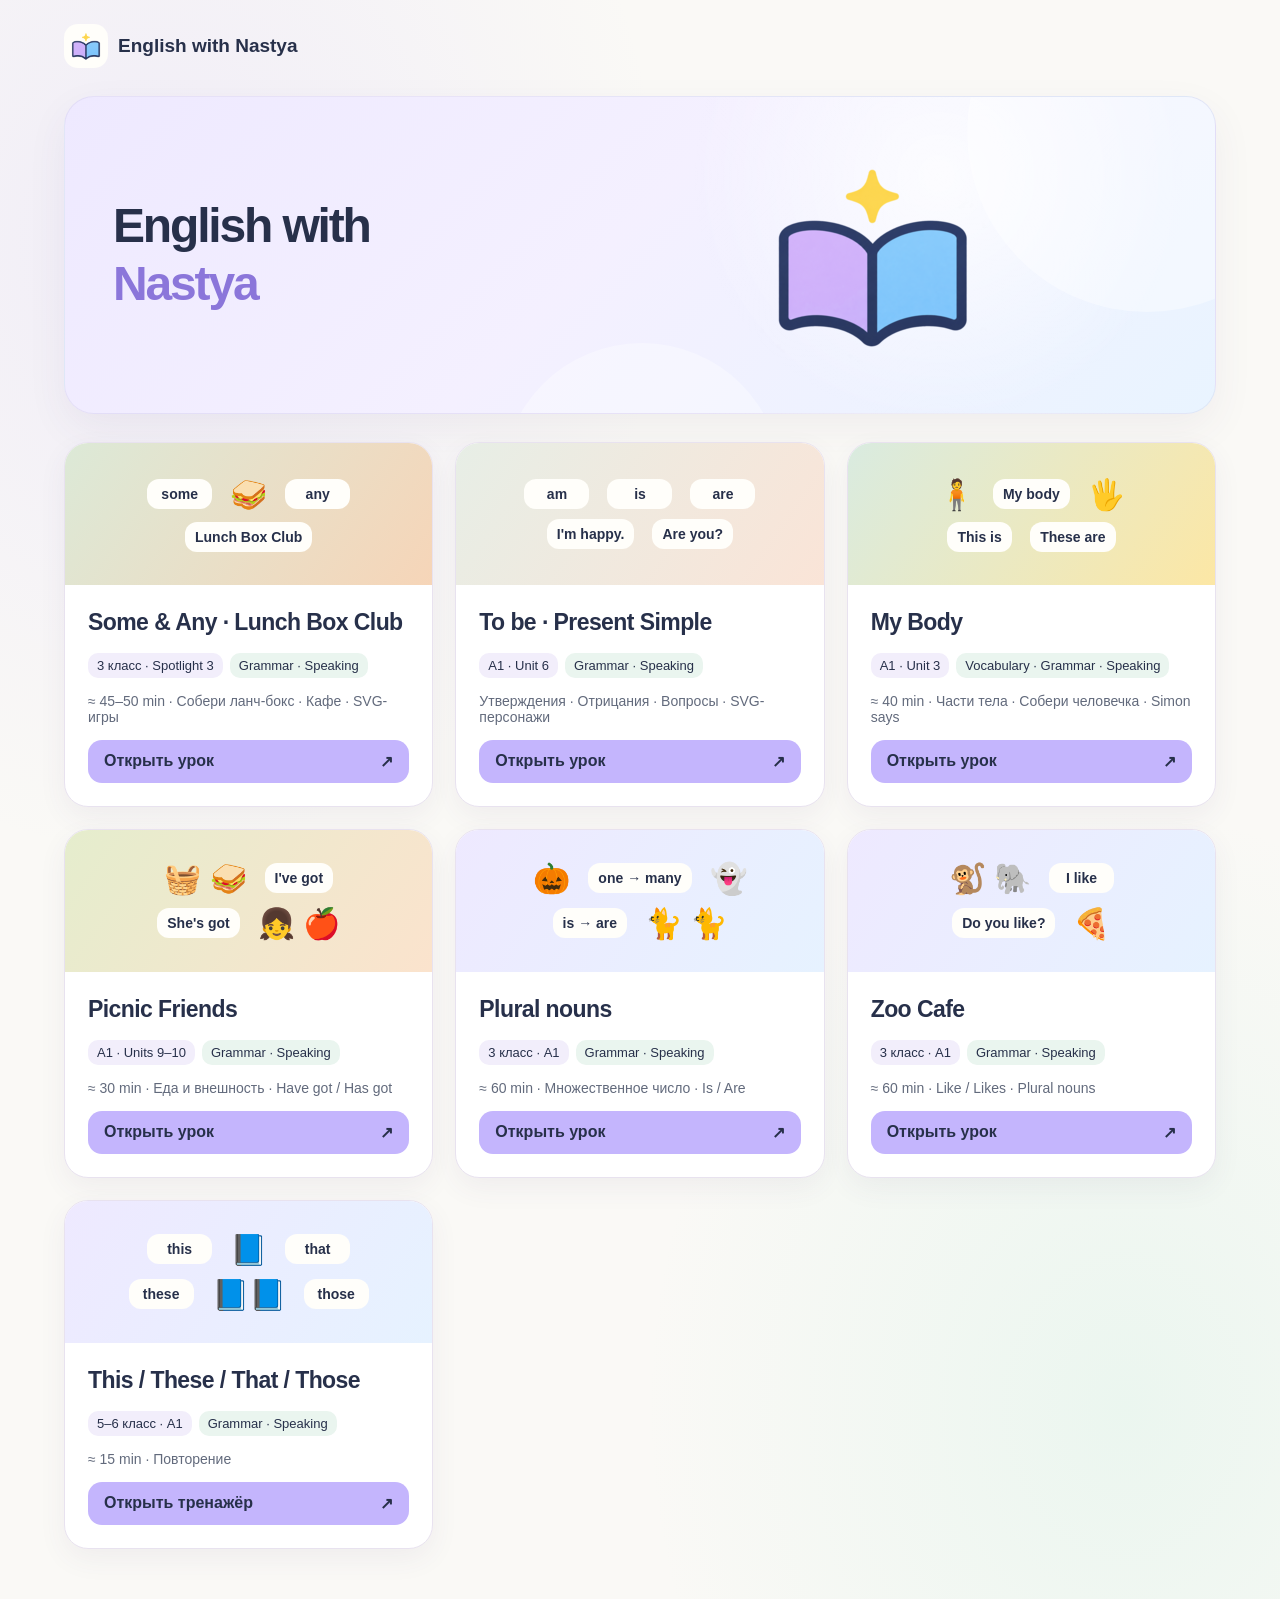
==== commit 19d242ec: "Add Some & Any interactive lesson and home catalogue card" ====
--- a/index.html
+++ b/index.html
@@ -361,6 +361,15 @@
 
     <section class="catalog" id="lessons" aria-label="Каталог уроков">
       <div class="lesson-grid">
+<article class="lesson-card" id="some-any-card">
+<a class="lesson-cover" href="./lessons/some-any/index.html" aria-label="Открыть урок Some &amp; Any" style="background:linear-gradient(125deg,#dce9d7,#f6d5b8)">
+<div class="cover-row" aria-hidden="true"><span>some</span> 🥪 <span>any</span></div>
+<div class="cover-row" aria-hidden="true"><span>Lunch Box Club</span></div></a>
+<div class="lesson-info"><h2><a href="./lessons/some-any/index.html" style="color:inherit;text-decoration:none">Some &amp; Any · Lunch Box Club</a></h2>
+<div class="lesson-meta"><span>3 класс · Spotlight 3</span><span>Grammar · Speaking</span></div>
+<p class="lesson-time">≈ 45–50 min · Собери ланч-бокс · Кафе · SVG-игры</p>
+<a class="open-lesson" href="./lessons/some-any/index.html"><span>Открыть урок</span><span aria-hidden="true">↗</span></a></div></article>
+
 <article class="lesson-card" id="to-be-card">
 <a class="lesson-cover" href="./lessons/to-be/index.html" aria-label="Открыть урок To be" style="background:linear-gradient(125deg,#e7eee6,#fae4d7)">
 <div class="cover-row" aria-hidden="true"><span>am</span><span>is</span><span>are</span></div>
